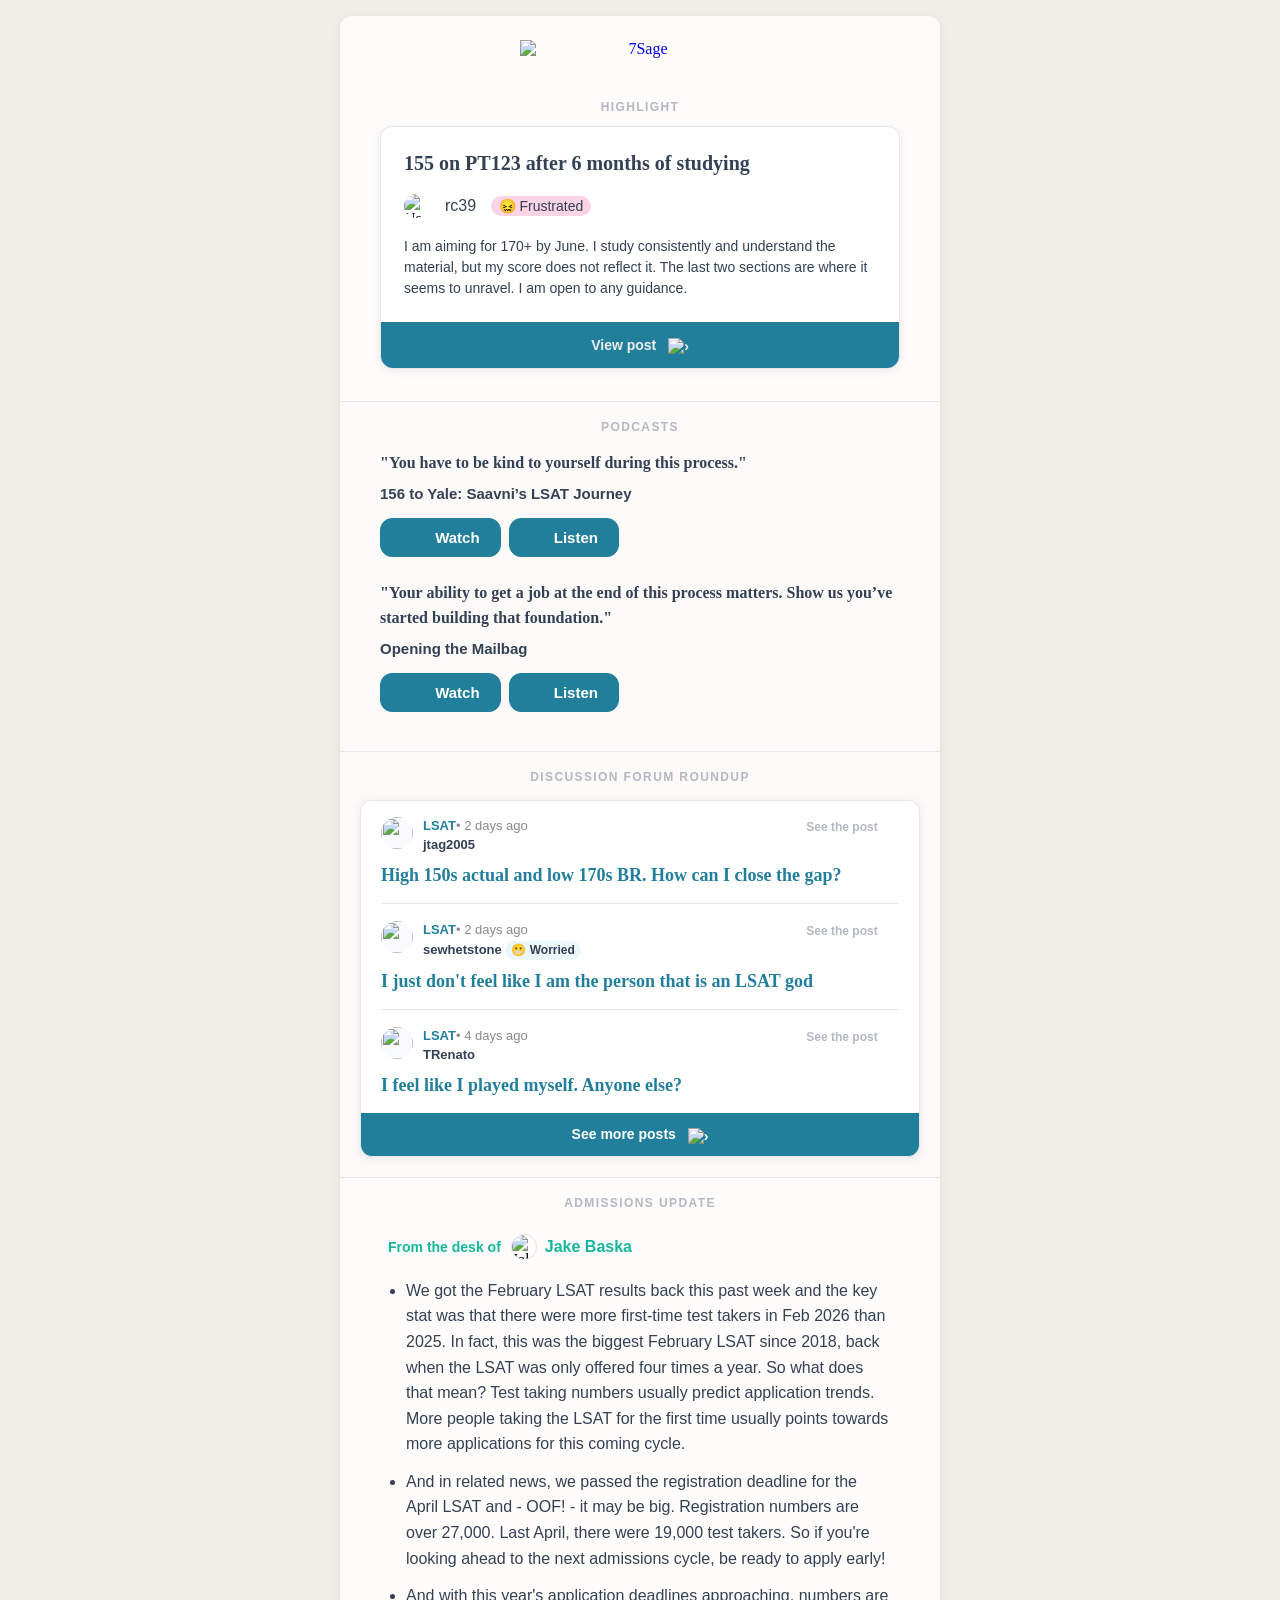
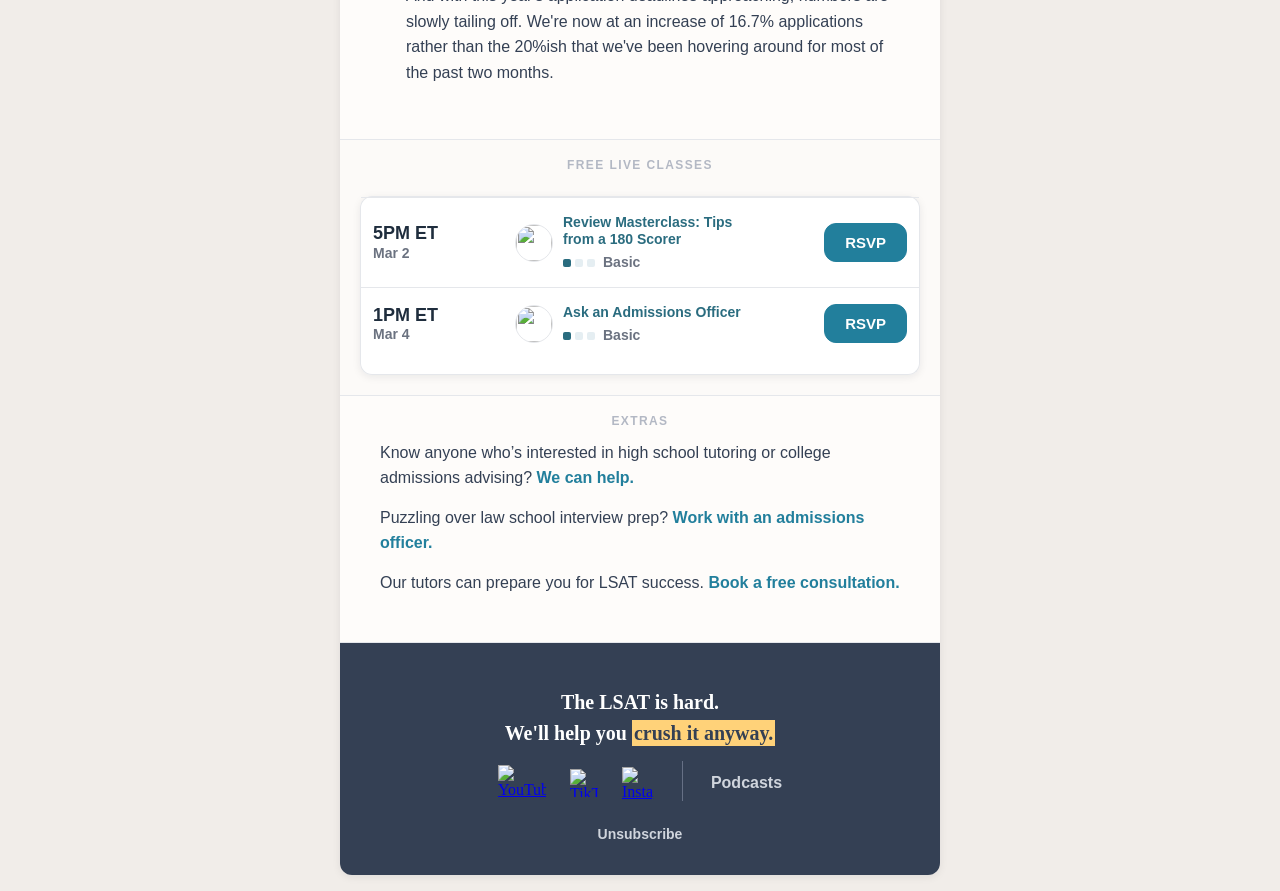
==== template.html @ 8e5ea4b3 "singular podcasts" ====
<!DOCTYPE html>
<html lang="en">
<head>
<meta charset="UTF-8">
<title>7Sage Newsletter</title>
<meta http-equiv="x-ua-compatible" content="ie=edge">
<meta name="viewport" content="width=device-width, initial-scale=1.0">
<style>
@media only screen and (max-width:600px){
  .container{ width:100% !important; max-width:100% !important; }
  .inner{ width:100% !important; max-width:100% !important; }
  .pad{ padding-left:16px !important; padding-right:16px !important; }
  .podcast-btn-row td{ display:inline-block !important; width:auto !important; }
}
</style>
</head>

<body style="Margin:0; padding:0; background-color:#f1ede9;">
  <div style="display:none; font-size:1px; color:#ffffff; line-height:1px; max-height:0px; max-width:0px; opacity:0; overflow:hidden;">
    <span>How can I get to 170 by June?</span>
  </div>

  <table role="presentation" cellpadding="0" cellspacing="0" border="0" width="100%" style="background-color:#f1ede9;">
    <tr>
      <td align="center" style="padding:16px 0;">

        <table role="presentation" cellpadding="0" cellspacing="0" border="0" width="600" class="container"
               style="width:600px; background-color:#f1ede9; border-collapse:separate; border-radius:12px; box-shadow:0 2px 8px rgba(16,24,40,0.08);">

          <!-- HEADER -->
          <tr>
            <td align="center" style="background-color:#fefcfa; border-radius:12px 12px 0 0; padding:24px 0">
              <a href="https://7sage.com/" target="_blank" style="text-decoration:none; display:inline-block;">
                <img src="https://ik.imagekit.io/7sage/Newsletter%20Files/Newsletter%20Files%202/Logo%20-%207Sage%20LSAT%20-%20b2r2-1%20(1).png?updatedAt=1765812786613"
                  alt="7Sage" width="240"
                  style="display:block; width:240px; height:auto; border:0; outline:none; text-decoration:none;">
              </a>
            </td>
          </tr>

          
<tr>
  <td style="padding:0; background-color:#fefcfa;">
    <table role="presentation" cellpadding="0" cellspacing="0" border="0" width="100%"
           style="background-color:#fefcfa; border-bottom:1px solid #e5e7eb;">
      <tr>
        <td align="center" class="pad" style="padding:16px 8px 20px 8px; background-color:#fefcfa;">
          <table role="presentation" cellpadding="0" cellspacing="0" border="0" width="560" class="inner"
                 style="width:560px; background-color:#fefcfa;">
            
<tr><td align="center" class="pad" style="padding:2px 20px 12px 20px; font-family:'Lexend', Helvetica, Arial, sans-serif; font-size:12px; letter-spacing:1.4px; color:#b3b8c4; font-weight:800;">HIGHLIGHT</td></tr>
<tr><td align="center" class="pad" style="padding:0 20px 12px 20px;">
  <table role="presentation" cellpadding="0" cellspacing="0" border="0" width="100%"
    style="width:100%; background:#ffffff; border:1px solid #e5e7eb; border-radius:12px; border-collapse:separate; box-shadow:0 2px 8px rgba(16,24,40,0.08);">
    <tr>
      <td style="padding:20px;">
        <table role="presentation" width="100%">
          <tr>
            <td style="font-family:'Fraunces', Georgia, 'Times New Roman', serif; font-size:20px; font-weight:600; color:#344054; line-height:1.3;">
              <a href="https://7sage.com/discussion/56907/i-just-scored-a-155-on-pt123-after-6-months-of-studying-any-advice" target="_blank" style="color:#344054; text-decoration:none;">155 on PT123 after 6 months of studying</a>
            </td>
          </tr>
        </table>
        
        <table role="presentation" width="100%" style="margin-top:12px;">
          <tr>
            <td width="28" valign="middle">
              <img src="https://www.gravatar.com/avatar/6b78f95b5fbacc93653f27ace48f00a2?size=64&amp;default=robohash"
                   width="24" height="24" alt="User Avatar"
                   style="display:block; border-radius:50%;">
            </td>
            <td valign="middle" style="padding-left:10px; font-family:'Lexend', Helvetica, Arial, sans-serif; font-size:16px; color:#344054;">
              <span style="font-weight:500;">rc39</span>
              <span style="display:inline-block; margin-left:10px; background-color:#f8d4e4; border-radius:24px;
                           color:#344054; font-size:14px; padding:2px 8px;">
                😖 Frustrated
              </span>
            </td>
          </tr>
        </table>
        <table role="presentation" width="100%" style="margin-top:12px;">
          <tr>
            <td style="font-family:'Lexend', Helvetica, Arial, sans-serif; font-size:14px; line-height:1.5; color:#344054;">
              <a href="https://7sage.com/discussion/56907/i-just-scored-a-155-on-pt123-after-6-months-of-studying-any-advice" target="_blank" style="color:#344054; text-decoration:none;">I am aiming for 170+ by June. I study consistently and understand the material, but my score does not reflect it. The last two sections are where it seems to unravel. I am open to any guidance.</a>
            </td>
          </tr>
        </table>
      </td>
    </tr>
    <tr>
      <td align="center"
          style="background-color:#227f9c; padding:14px 20px; border-radius:0 0 12px 12px;">
        <a href="https://7sage.com/discussion/56907/i-just-scored-a-155-on-pt123-after-6-months-of-studying-any-advice"
           target="_blank"
           style="display:inline-block; color:#f1ede9; font-family:'Lexend', Helvetica, Arial, sans-serif;
                  font-size:14px; font-weight:700; text-decoration:none;">
          View post
          <img src="https://ik.imagekit.io/7sage/Newsletter%20Files/Newsletter%20Files%202/rightchevron.png"
               width="16" height="16" alt="›"
               style="vertical-align:middle; margin-left:8px;">
        </a>
      </td>
    </tr>
  </table>
</td></tr>
          </table>
        </td>
      </tr>
    </table>
  </td>
</tr>
<tr>
  <td style="padding:0; background-color:#fcfaf8;">
    <table role="presentation" cellpadding="0" cellspacing="0" border="0" width="100%"
           style="background-color:#fcfaf8; border-bottom:1px solid #e5e7eb;">
      <tr>
        <td align="center" class="pad" style="padding:16px 8px 20px 8px; background-color:#fcfaf8;">
          <table role="presentation" cellpadding="0" cellspacing="0" border="0" width="560" class="inner"
                 style="width:560px; background-color:#fcfaf8;">

<tr><td align="center" class="pad" style="padding:2px 20px 12px 20px; font-family:'Lexend', Helvetica, Arial, sans-serif; font-size:12px; letter-spacing:1.4px; color:#b3b8c4; font-weight:800;">PODCASTS</td></tr>

<tr><td align="left" class="pad" style="padding:4px 20px; font-family:'Fraunces', Georgia, 'Times New Roman', serif; font-size:16px; line-height:1.6; color:#344054; font-weight:700;">&quot;You have to be kind to yourself during this process.&quot;</td></tr>
<tr><td align="left" class="pad" style="padding:0 20px 16px 20px;">
  <table role="presentation" cellpadding="0" cellspacing="0" border="0" width="100%">
    <tr>
      <td valign="middle">
        <table role="presentation" cellpadding="0" cellspacing="0" border="0" width="100%">
          <tr>
            <td style="font-family:'Lexend', Helvetica, Arial, sans-serif; font-size:15px; line-height:1.5; color:#344054; font-weight:700; padding-bottom:12px;">
              156 to Yale: Saavni&rsquo;s LSAT Journey
            </td>
          </tr>
          <tr>
            <td>
              <table role="presentation" cellpadding="0" cellspacing="0" border="0" class="podcast-btn-row">
                <tr>
                  <td style="padding-right:8px;">
                    <a href="https://youtu.be/Ero6G7WBcvQ" target="_blank"
                      style="display:inline-block; background-color:#227f9c; padding:10px 20px;
                             border-radius:12px; border:1px solid #227f9c;
                             font-family:'Lexend', Helvetica, Arial, sans-serif;
                             font-size:15px; font-weight:800; color:#ffffff;
                             text-decoration:none; white-space:nowrap;">
                      <img src="https://upload.wikimedia.org/wikipedia/commons/thumb/f/fd/YouTube_full-color_icon_%282024%29.svg/330px-YouTube_full-color_icon_%282024%29.svg.png"
                           width="24" height="14" alt=""
                           style="vertical-align:-1px; margin-right:6px; display:inline-block; filter: grayscale(1) invert(1);">
                      Watch
                    </a>
                  </td>
                  <td>
                    <a href="https://open.spotify.com/episode/4IKJLt2LQ4xzcmHXmvpHM8?si=4850fe9220224d1b" target="_blank"
                      style="display:inline-block; background-color:#227f9c; padding:10px 20px;
                             border-radius:12px; border:1px solid #227f9c;
                             font-family:'Lexend', Helvetica, Arial, sans-serif;
                             font-size:15px; font-weight:800; color:#ffffff;
                             text-decoration:none; white-space:nowrap;">
                      <img src="https://upload.wikimedia.org/wikipedia/commons/thumb/8/84/Spotify_icon.svg/250px-Spotify_icon.svg.png"
                           width="14" height="14" alt=""
                           style="vertical-align:-1px; margin-right:6px; display:inline-block; filter: grayscale(1) invert(1);">
                      Listen
                    </a>
                  </td>
                </tr>
              </table>
            </td>
          </tr>
        </table>
      </td>
      <td valign="top" align="right" width="140" style="width:140px; padding-left:16px;">
        <a href="https://youtu.be/Ero6G7WBcvQ" target="_blank">
          <img src="https://ik.imagekit.io/7sage/Newsletter%20Files/Podcast/saavnipodthumbArtboard%201.png"
               alt=""
               style="display:block; width:auto; height:80px; border-radius:4px;">
        </a>
      </td>
    </tr>
  </table>
</td></tr>

<tr><td align="left" class="pad" style="padding:4px 20px; font-family:'Fraunces', Georgia, 'Times New Roman', serif; font-size:16px; line-height:1.6; color:#344054; font-weight:700;">&quot;Your ability to get a job at the end of this process matters. Show us you&rsquo;ve started building that foundation.&quot;</td></tr>
<tr><td align="left" class="pad" style="padding:0 20px 16px 20px;">
  <table role="presentation" cellpadding="0" cellspacing="0" border="0" width="100%">
    <tr>
      <td valign="middle">
        <table role="presentation" cellpadding="0" cellspacing="0" border="0" width="100%">
          <tr>
            <td style="font-family:'Lexend', Helvetica, Arial, sans-serif; font-size:15px; line-height:1.5; color:#344054; font-weight:700; padding-bottom:12px;">
              Opening the Mailbag
            </td>
          </tr>
          <tr>
            <td>
              <table role="presentation" cellpadding="0" cellspacing="0" border="0" class="podcast-btn-row">
                <tr>
                  <td style="padding-right:8px;">
                    <a href="https://youtu.be/6tietMiPvNk" target="_blank"
                      style="display:inline-block; background-color:#227f9c; padding:10px 20px;
                             border-radius:12px; border:1px solid #227f9c;
                             font-family:'Lexend', Helvetica, Arial, sans-serif;
                             font-size:15px; font-weight:800; color:#ffffff;
                             text-decoration:none; white-space:nowrap;">
                      <img src="https://upload.wikimedia.org/wikipedia/commons/thumb/f/fd/YouTube_full-color_icon_%282024%29.svg/330px-YouTube_full-color_icon_%282024%29.svg.png"
                           width="24" height="14" alt=""
                           style="vertical-align:-1px; margin-right:6px; display:inline-block; filter: grayscale(1) invert(1);">
                      Watch
                    </a>
                  </td>
                  <td>
                    <a href="https://open.spotify.com/episode/3aR8EEsQdEAKK2wBvcvsoS?si=735e975125614a8d" target="_blank"
                      style="display:inline-block; background-color:#227f9c; padding:10px 20px;
                             border-radius:12px; border:1px solid #227f9c;
                             font-family:'Lexend', Helvetica, Arial, sans-serif;
                             font-size:15px; font-weight:800; color:#ffffff;
                             text-decoration:none; white-space:nowrap;">
                      <img src="https://upload.wikimedia.org/wikipedia/commons/thumb/8/84/Spotify_icon.svg/250px-Spotify_icon.svg.png"
                           width="14" height="14" alt=""
                           style="vertical-align:-1px; margin-right:6px; display:inline-block; filter: grayscale(1) invert(1);">
                      Listen
                    </a>
                  </td>
                </tr>
              </table>
            </td>
          </tr>
        </table>
      </td>
      <td valign="top" align="right" width="140" style="width:140px; padding-left:16px;">
        <a href="https://youtu.be/6tietMiPvNk" target="_blank">
          <img src="https://ik.imagekit.io/7sage/Newsletter%20Files/Podcast/3.2%20admissions%20podArtboard%202.png"
               alt=""
               style="display:block; width:auto; height:80px; border-radius:4px;">
        </a>
      </td>
    </tr>
  </table>
</td></tr>

          </table>
        </td>
      </tr>
    </table>
  </td>
</tr>
<tr>
  <td style="padding:0; background-color:#fcfaf8;">
    <table role="presentation" cellpadding="0" cellspacing="0" border="0" width="100%"
           style="background-color:#fcfaf8; border-bottom:1px solid #e5e7eb;">
      <tr>
        <td align="center" class="pad" style="padding:16px 8px 20px 8px; background-color:#fcfaf8;">
          <table role="presentation" cellpadding="0" cellspacing="0" border="0" width="560" class="inner"
                 style="width:560px; background-color:#fcfaf8;">
            
<tr><td align="center" class="pad" style="padding:2px 20px 12px 20px; font-family:'Lexend', Helvetica, Arial, sans-serif; font-size:12px; letter-spacing:1.4px; color:#b3b8c4; font-weight:800;">DISCUSSION FORUM ROUNDUP</td></tr>
<tr><td align="center">
  <table role="presentation" cellpadding="0" cellspacing="0" border="0" width="100%"
         style="margin-top:4px; box-shadow:0 2px 8px rgba(16,24,40,0.08); border-radius:12px;">
    <tr><td style="background:#ffffff; border:1px solid #e5e7eb; border-bottom:0; border-radius:12px 12px 0 0; padding:16px 20px;">
      
      <div>
        <table role="presentation" cellpadding="0" cellspacing="0" border="0" width="100%">
          <tr>
            <td valign="top" width="32" style="width:32px; padding-right:10px;">
              <img src="https://ik.imagekit.io/7sage/user-uploads/tr:rt-auto:w-64,h-64,fo-auto/6a60d08a-1874-4d58-a095-9079180a9dbd.jpeg" width="32" height="32" style="display:block; border-radius:50%; background-color:#f9fafb;" alt="">
            </td>
            <td valign="top">
              <table role="presentation" cellpadding="0" cellspacing="0" border="0" width="100%">
                <tr>
                  <td align="left" style="font-family:'Lexend', Helvetica, Arial, sans-serif; font-size:13px; font-weight:800; color:#227f9c; line-height:1.3;">
                    LSAT<span style="color:#898989; font-weight:500">• 2 days ago</span>
                  </td>
                  <td align="right">
                    <a href="https://7sage.com/discussion/56878/closing-the-gap-between-pt-score-and-br-score" target="_blank"
                       style="font-family:'Lexend', Helvetica, Arial, sans-serif; font-size:12px; font-weight:700; color:#b3b8c4; text-decoration:none; white-space:nowrap;">
                      See the post
                      <img src="https://ik.imagekit.io/7sage/Newsletter%20Files/Newsletter%20Files%202/rightchevron.png"
                           width="12" height="12" alt=""
                           style="vertical-align:middle; margin-left:6px;">
                    </a>
                  </td>
                </tr>
              </table>
              <div style="font-family:'Lexend', Helvetica, Arial, sans-serif; font-size:13px; color:#667085; line-height:1.3; margin-top:2px;">
                <span style="font-weight:800; color:#344054;">jtag2005</span>
              </div>
            </td>
          </tr>
          <tr>
            <td colspan="2" style="padding-top:10px;">
              <a href="https://7sage.com/discussion/56878/closing-the-gap-between-pt-score-and-br-score" target="_blank"
                 style="font-family:'Fraunces', Georgia, serif; font-size:18px; font-weight:700; color:#227f9c; line-height:1.3; text-decoration:none;">
                High 150s actual and low 170s BR. How can I close the gap?
              </a>
            </td>
          </tr>
        </table>
      </div>
      <div style="height:1px; border-top:1px solid #e5e7eb; margin:16px 0;"></div>
      <div>
        <table role="presentation" cellpadding="0" cellspacing="0" border="0" width="100%">
          <tr>
            <td valign="top" width="32" style="width:32px; padding-right:10px;">
              <img src="https://www.gravatar.com/avatar/d2b0276f91507c365cabccb45d713edd?size=64&amp;default=robohash" width="32" height="32" style="display:block; border-radius:50%; background-color:#f9fafb;" alt="">
            </td>
            <td valign="top">
              <table role="presentation" cellpadding="0" cellspacing="0" border="0" width="100%">
                <tr>
                  <td align="left" style="font-family:'Lexend', Helvetica, Arial, sans-serif; font-size:13px; font-weight:800; color:#227f9c; line-height:1.3;">
                    LSAT<span style="color:#898989; font-weight:500">• 2 days ago</span>
                  </td>
                  <td align="right">
                    <a href="https://7sage.com/discussion/56886/feeling-inadequate" target="_blank"
                       style="font-family:'Lexend', Helvetica, Arial, sans-serif; font-size:12px; font-weight:700; color:#b3b8c4; text-decoration:none; white-space:nowrap;">
                      See the post
                      <img src="https://ik.imagekit.io/7sage/Newsletter%20Files/Newsletter%20Files%202/rightchevron.png"
                           width="12" height="12" alt=""
                           style="vertical-align:middle; margin-left:6px;">
                    </a>
                  </td>
                </tr>
              </table>
              <div style="font-family:'Lexend', Helvetica, Arial, sans-serif; font-size:13px; color:#667085; line-height:1.3; margin-top:2px;">
                <span style="font-weight:800; color:#344054;">sewhetstone</span> <span style="display:inline-block; padding:2px 6px; background-color:#ebf7fb; border-radius:999px;
                       font-family:'Lexend', Helvetica, Arial, sans-serif; font-size:12px; font-weight:800; color:#344054;
                       line-height:1.2; white-space:nowrap;"> 😬 Worried</span>
              </div>
            </td>
          </tr>
          <tr>
            <td colspan="2" style="padding-top:10px;">
              <a href="https://7sage.com/discussion/56886/feeling-inadequate" target="_blank"
                 style="font-family:'Fraunces', Georgia, serif; font-size:18px; font-weight:700; color:#227f9c; line-height:1.3; text-decoration:none;">
                I just don&#39;t feel like I am the person that is an LSAT god
              </a>
            </td>
          </tr>
        </table>
      </div>
      <div style="height:1px; border-top:1px solid #e5e7eb; margin:16px 0;"></div>
      <div>
        <table role="presentation" cellpadding="0" cellspacing="0" border="0" width="100%">
          <tr>
            <td valign="top" width="32" style="width:32px; padding-right:10px;">
              <img src="https://www.gravatar.com/avatar/752c3dc88620edb17cc3aaeae52c21c5?size=64&amp;default=robohash" width="32" height="32" style="display:block; border-radius:50%; background-color:#f9fafb;" alt="">
            </td>
            <td valign="top">
              <table role="presentation" cellpadding="0" cellspacing="0" border="0" width="100%">
                <tr>
                  <td align="left" style="font-family:'Lexend', Helvetica, Arial, sans-serif; font-size:13px; font-weight:800; color:#227f9c; line-height:1.3;">
                    LSAT<span style="color:#898989; font-weight:500">• 4 days ago</span>
                  </td>
                  <td align="right">
                    <a href="https://7sage.com/discussion/56841/playing-myself" target="_blank"
                       style="font-family:'Lexend', Helvetica, Arial, sans-serif; font-size:12px; font-weight:700; color:#b3b8c4; text-decoration:none; white-space:nowrap;">
                      See the post
                      <img src="https://ik.imagekit.io/7sage/Newsletter%20Files/Newsletter%20Files%202/rightchevron.png"
                           width="12" height="12" alt=""
                           style="vertical-align:middle; margin-left:6px;">
                    </a>
                  </td>
                </tr>
              </table>
              <div style="font-family:'Lexend', Helvetica, Arial, sans-serif; font-size:13px; color:#667085; line-height:1.3; margin-top:2px;">
                <span style="font-weight:800; color:#344054;">TRenato</span>
              </div>
            </td>
          </tr>
          <tr>
            <td colspan="2" style="padding-top:10px;">
              <a href="https://7sage.com/discussion/56841/playing-myself" target="_blank"
                 style="font-family:'Fraunces', Georgia, serif; font-size:18px; font-weight:700; color:#227f9c; line-height:1.3; text-decoration:none;">
                I feel like I played myself. Anyone else?
              </a>
            </td>
          </tr>
        </table>
      </div>
      
    </td></tr>
    <tr>
      <td align="center"
          style="background-color:#227f9c; border-left:1px solid #e5e7eb; border-right:1px solid #e5e7eb; border-bottom:1px solid #e5e7eb; border-radius:0 0 12px 12px; padding:12px 16px;">
        <a href="https://7sage.com/discussion" target="_blank"
           style="display:inline-block; color:#ffffff; font-family:'Lexend', Helvetica, Arial, sans-serif;
                  font-size:14px; font-weight:800; text-decoration:none;">
          See more posts
          <img src="https://ik.imagekit.io/7sage/Newsletter%20Files/Newsletter%20Files%202/rightchevron.png"
               width="16" height="16" alt="›"
               style="vertical-align:middle; margin-left:8px;">
        </a>
      </td>
    </tr>
  </table>
</td></tr>
          </table>
        </td>
      </tr>
    </table>
  </td>
</tr>
<tr>
  <td style="padding:0; background-color:#fefcfa;">
    <table role="presentation" cellpadding="0" cellspacing="0" border="0" width="100%"
           style="background-color:#fefcfa; border-bottom:1px solid #e5e7eb;">
      <tr>
        <td align="center" class="pad" style="padding:16px 8px 20px 8px; background-color:#fefcfa;">
          <table role="presentation" cellpadding="0" cellspacing="0" border="0" width="560" class="inner"
                 style="width:560px; background-color:#fefcfa;">
            
<tr>
  <td align="center" class="pad" style="padding:2px 20px 12px 20px; font-family:'Lexend', Helvetica, Arial, sans-serif; font-size:12px; letter-spacing:1.4px; color:#b3b8c4; font-weight:800;">ADMISSIONS UPDATE</td>
</tr>

<tr>
  <td align="center">
    <table role="presentation" cellpadding="0" cellspacing="0" border="0" width="90%">
      <tr>
        <td align="left" style="padding-top:12px;">
          <table role="presentation" cellpadding="0" cellspacing="0" border="0">
            <tr>
              <td valign="middle" style="font-family:'Lexend', Helvetica, Arial, sans-serif; font-size:14px; font-weight:700; color:#15b79e; padding-right:10px;">
                From the desk of
              </td>
              <td width="24" valign="middle">
                <img src="https://www.gravatar.com/avatar/078822ac5e3142951af136795491c23c?size=80&default=robohash"
                     width="24" height="24"
                     style="display:block; border-radius:50%; border:1px solid #e5e7eb;"
                     alt="Jake Baska">
              </td>
              <td valign="middle"
                  style="padding-left:8px;
                         font-family:'Lexend', Helvetica, Arial, sans-serif;
                         font-size:16px;
                         color:#15b79e;">
                <strong>Jake Baska</strong>
              </td>
            </tr>
          </table>
        </td>
      </tr>

      
      <tr>
        <td align="left"
            style="padding-top:10px;
                   font-family:'Lexend', Helvetica, Arial, sans-serif;
                   font-size:16px;
                   line-height:1.6;
                   color:#344054;">
          <ul style="padding-left:18px; margin:8px 0;">
            <li style="margin-bottom:12px;">We got the February LSAT results back this past week and the key stat was that there were more first-time test takers in Feb 2026 than 2025. In fact, this was the biggest February LSAT since 2018, back when the LSAT was only offered four times a year. So what does that mean? Test taking numbers usually predict application trends. More people taking the LSAT for the first time usually points towards more applications for this coming cycle.</li>
            <li style="margin-bottom:12px;">And in related news, we passed the registration deadline for the April LSAT and - OOF! - it may be big. Registration numbers are over 27,000. Last April, there were 19,000 test takers. So if you&#39;re looking ahead to the next admissions cycle, be ready to apply early!</li>
            <li>And with this year&#39;s application deadlines approaching, numbers are slowly tailing off. We&#39;re now at an increase of 16.7% applications rather than the 20%ish that we&#39;ve been hovering around for most of the past two months.</li>
          </ul><br>
        </td>
      </tr>

    </table>
  </td>
</tr>
          </table>
        </td>
      </tr>
    </table>
  </td>
</tr>
<tr>
  <td style="padding:0; background-color:#fcfaf8;">
    <table role="presentation" cellpadding="0" cellspacing="0" border="0" width="100%"
           style="background-color:#fcfaf8; border-bottom:1px solid #e5e7eb;">
      <tr>
        <td align="center" class="pad" style="padding:16px 8px 20px 8px; background-color:#fcfaf8;">
          <table role="presentation" cellpadding="0" cellspacing="0" border="0" width="560" class="inner"
                 style="width:560px; background-color:#fcfaf8;">
            
<tr><td align="center" class="pad" style="padding:2px 20px 12px 20px; font-family:'Lexend', Helvetica, Arial, sans-serif; font-size:12px; letter-spacing:1.4px; color:#b3b8c4; font-weight:800;">FREE LIVE CLASSES</td></tr>
<tr><td align="center">
  <table role="presentation" cellpadding="0" cellspacing="0" border="0" width="100%"
         style="margin-top:12px; box-shadow:0 2px 8px rgba(16,24,40,0.08); border-radius:12px;">
    <tr><td style="background:#ffffff; border:1px solid #e5e7eb; border-bottom:0; border-radius:12px 12px 0 0;">
      
      <table role="presentation" cellpadding="0" cellspacing="0" border="0" width="100%" style="border-top:1px solid #e5e7eb;">
        <tr>
          <td valign="middle" width="120" style="width:120px; padding:16px 12px; font-family:'Lexend', Helvetica, Arial, sans-serif; color:#1f2d3d;">
            <div style="font-size:18px; font-weight:800; line-height:1.2;">5PM ET</div>
            <div style="font-size:14px; font-weight:700; color:#6b7280; line-height:1.2;">Mar 2</div>
          </td>

          <td valign="middle" width="36" style="width:36px; padding:16px 10px;">
            <img src="https://www.gravatar.com/avatar/cde9c84e5c189455a79f74b0d917fdc4?size=192&amp;default=robohash" width="36" height="36"
                 style="display:block; border-radius:50%; border:1px solid #e5e7eb;" alt="">
          </td>

          <td valign="middle" style="padding:16px 0; font-family:'Lexend', Helvetica, Arial, sans-serif; color:#1f2d3d;">
            <div style="font-size:14px; font-weight:800; color:#2a6c7f; line-height:1.2;">
              <a href="https://7sage.com/classes/evt_032Yf5BtinnlBMohTgia7K" target="_blank" style="color:#2a6c7f; text-decoration:none;">Review Masterclass: Tips from a 180 Scorer</a>
            </div>
            <div style="margin-top:6px; font-size:14px; color:#6b7280; white-space:nowrap; display:inline-block; font-weight:700;">
              <span style="display:inline-block; width:8px; height:8px; border-radius:2px; background-color:#2a6c7f; margin-right:4px;"></span><span style="display:inline-block; width:8px; height:8px; border-radius:2px; background-color:#e5eef2; margin-right:4px;"></span><span style="display:inline-block; width:8px; height:8px; border-radius:2px; background-color:#e5eef2; margin-right:4px;"></span><span style="margin-left:4px;">Basic</span>
            </div>
          </td>

          <td valign="middle" align="right" width="140" style="width:140px; padding:16px 12px;">
            <a href="https://7sage.com/classes/evt_032Yf5BtinnlBMohTgia7K" target="_blank"
               style="display:inline-block; background-color:#227f9c; color:#ffffff;
                      font-family:'Lexend', Helvetica, Arial, sans-serif; font-size:15px;
                      font-weight:800; padding:10px 20px; border-radius:12px; border:1px solid #227f9c; text-decoration:none;">
              RSVP
            </a>
          </td>
        </tr>
      </table>
      <table role="presentation" cellpadding="0" cellspacing="0" border="0" width="100%" style="border-top:1px solid #e5e7eb;">
        <tr>
          <td valign="middle" width="120" style="width:120px; padding:16px 12px; font-family:'Lexend', Helvetica, Arial, sans-serif; color:#1f2d3d;">
            <div style="font-size:18px; font-weight:800; line-height:1.2;">1PM ET</div>
            <div style="font-size:14px; font-weight:700; color:#6b7280; line-height:1.2;">Mar 4</div>
          </td>

          <td valign="middle" width="36" style="width:36px; padding:16px 10px;">
            <img src="https://www.gravatar.com/avatar/078822ac5e3142951af136795491c23c?size=192&amp;default=robohash" width="36" height="36"
                 style="display:block; border-radius:50%; border:1px solid #e5e7eb;" alt="">
          </td>

          <td valign="middle" style="padding:16px 0; font-family:'Lexend', Helvetica, Arial, sans-serif; color:#1f2d3d;">
            <div style="font-size:14px; font-weight:800; color:#2a6c7f; line-height:1.2;">
              <a href="https://7sage.com/classes/evt_032VNgDYLKP2LAtiafxKJK" target="_blank" style="color:#2a6c7f; text-decoration:none;">Ask an Admissions Officer</a>
            </div>
            <div style="margin-top:6px; font-size:14px; color:#6b7280; white-space:nowrap; display:inline-block; font-weight:700;">
              <span style="display:inline-block; width:8px; height:8px; border-radius:2px; background-color:#2a6c7f; margin-right:4px;"></span><span style="display:inline-block; width:8px; height:8px; border-radius:2px; background-color:#e5eef2; margin-right:4px;"></span><span style="display:inline-block; width:8px; height:8px; border-radius:2px; background-color:#e5eef2; margin-right:4px;"></span><span style="margin-left:4px;">Basic</span>
            </div>
          </td>

          <td valign="middle" align="right" width="140" style="width:140px; padding:16px 12px;">
            <a href="https://7sage.com/classes/evt_032VNgDYLKP2LAtiafxKJK" target="_blank"
               style="display:inline-block; background-color:#227f9c; color:#ffffff;
                      font-family:'Lexend', Helvetica, Arial, sans-serif; font-size:15px;
                      font-weight:800; padding:10px 20px; border-radius:12px; border:1px solid #227f9c; text-decoration:none;">
              RSVP
            </a>
          </td>
        </tr>
      </table>
    </td></tr>
    <tr><td style="background:#ffffff; border-left:1px solid #e5e7eb; border-right:1px solid #e5e7eb; border-bottom:1px solid #e5e7eb; border-radius:0 0 12px 12px; height:14px; font-size:0;">&nbsp;</td></tr>
  </table>
</td></tr>
          </table>
        </td>
      </tr>
    </table>
  </td>
</tr>
<tr>
  <td style="padding:0; background-color:#fefcfa;">
    <table role="presentation" cellpadding="0" cellspacing="0" border="0" width="100%"
           style="background-color:#fefcfa; border-bottom:1px solid #e5e7eb;">
      <tr>
        <td align="center" class="pad" style="padding:16px 8px 20px 8px; background-color:#fefcfa;">
          <table role="presentation" cellpadding="0" cellspacing="0" border="0" width="560" class="inner"
                 style="width:560px; background-color:#fefcfa;">
            
<tr><td align="center" class="pad" style="padding:2px 20px 12px 20px; font-family:'Lexend', Helvetica, Arial, sans-serif; font-size:12px; letter-spacing:1.4px; color:#b3b8c4; font-weight:800;">EXTRAS</td></tr>
<tr><td align="left" class="pad" style="padding:0 20px 12px 20px; font-family:'Lexend', Helvetica, Arial, sans-serif; font-size:16px; line-height:1.6; color:#344054;">
  <div style="margin-bottom:14px;">Know anyone who&rsquo;s interested in high school tutoring or college admissions advising?  <a href="https://college.7sage.com/" style="color:#227f9c; text-decoration:none; font-weight:800;">We can help.</a></div><div style="margin-bottom:14px;">Puzzling over law school interview prep? <a href="https://7sage.com/pricing/admissions" style="color:#227f9c; text-decoration:none; font-weight:800;">Work with an admissions officer.</a></div><div style="margin-bottom:14px;">Our tutors can prepare you for LSAT success. <a href="https://calendly.com/7sage-tutoring/7sage-tutoring-free-consultation?utm_source=7s2pp" style="color:#227f9c; text-decoration:none; font-weight:800;">Book a free consultation.</a></div>
</td></tr>
          </table>
        </td>
      </tr>
    </table>
  </td>
</tr>

          <!-- FOOTER -->
<tr>
  <td align="center" style="background-color:#344054; border-radius:0 0 12px 12px; padding:32px 20px;">
    <table role="presentation" cellpadding="0" cellspacing="0" border="0" style="padding-top:16px">
      <tr>
        <td align="center" style="font-family:'Fraunces', Georgia, serif; font-size:20px; font-weight:700; color:#ffffff; padding-bottom:8px;">
          The LSAT is hard.
        </td>
      </tr>
      <tr>
        <td align="center" style="font-family:'Fraunces', Georgia, serif; font-size:20px; font-weight:700; color:#ffffff;">
          We'll help you <mark style="padding:2px; color:#344054; background-color:#ffd279">crush it anyway.</mark>
        </td>
      </tr>
    </table>

    <!-- Social icons row -->
    <table role="presentation" cellpadding="0" cellspacing="0" border="0" style="padding-top:16px;">
      <tr>
        <td align="center" style="padding:0 12px;">
          <a href="https://www.youtube.com/c/7sage" target="_blank">
  <img src="https://ik.imagekit.io/7sage/Newsletter%20Files/Newsletter%20Files%202/youtube_icon.png?updatedAt=1765812785920"
       width="48" height="36" alt="YouTube" style="display:block; border:0;">
</a>

        </td>
        <td align="center" style="padding:0 12px;">
          <a href="https://www.tiktok.com/@7sagelsat" target="_blank">
            <img src="https://ik.imagekit.io/7sage/Newsletter%20Files/Newsletter%20Files%202/tiktok_icon.png?updatedAt=1765812785841"
     width="28" height="28"
     alt="TikTok"
     style="display:block; border:0;">


          </a>
        </td>
        <td align="center" style="padding:0 12px;">
          <a href="https://www.instagram.com/7sage/" target="_blank">
            <img src="https://ik.imagekit.io/7sage/Newsletter%20Files/Newsletter%20Files%202/instagram_icon.png?updatedAt=1765812785783"
     width="32" height="32"
     alt="Instagram"
     style="display:block; border:0;">

          </a>
        </td>

        <!-- Divider -->
        <td align="center" style="padding:0 16px;">
          <div style="width:1px; height:40px; background-color:#667085; display:inline-block;"></div>
        </td>

        <!-- Podcasts link -->
        <td align="center" style="padding:0 12px;">
          <a href="https://open.spotify.com/show/1IYx61IAEHDWfq1Q7Xhq5l"
             target="_blank"
             style="font-family:'Lexend', Helvetica, Arial, sans-serif; font-size:16px; font-weight:700; color:#d0d5dd; text-decoration:none;">
            Podcasts
          </a>
        </td>
      </tr>
    </table>

    <!-- Unsubscribe -->
    <div style="margin-top:20px;">
      <a href="{{unsubscribe_url}}" target="_blank"
         style="font-family:'Lexend', Helvetica, Arial, sans-serif;
                font-size:14px; font-weight:600; color:#d0d5dd; text-decoration:none;">
        Unsubscribe
      </a>
    </div>
  </td>
</tr>


        </table>
      </td>
    </tr>
  </table>
</body>
</html>
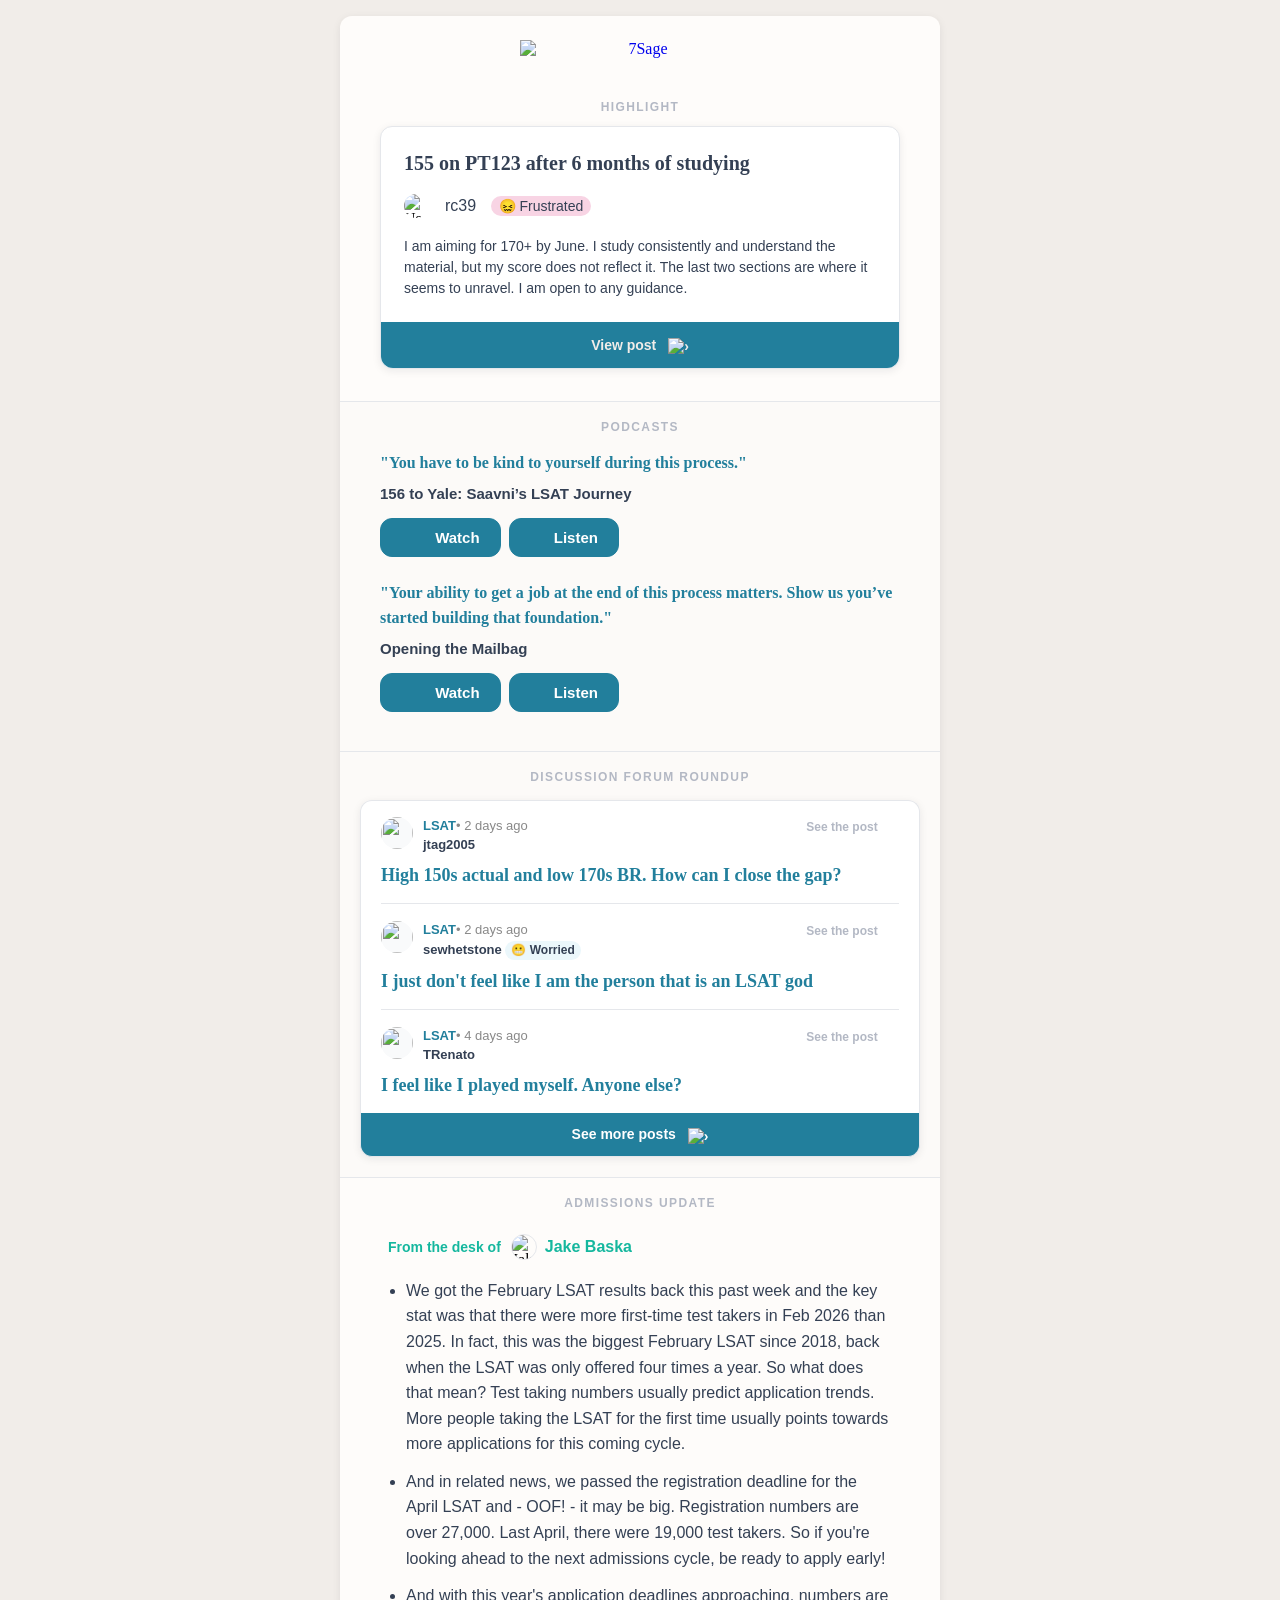
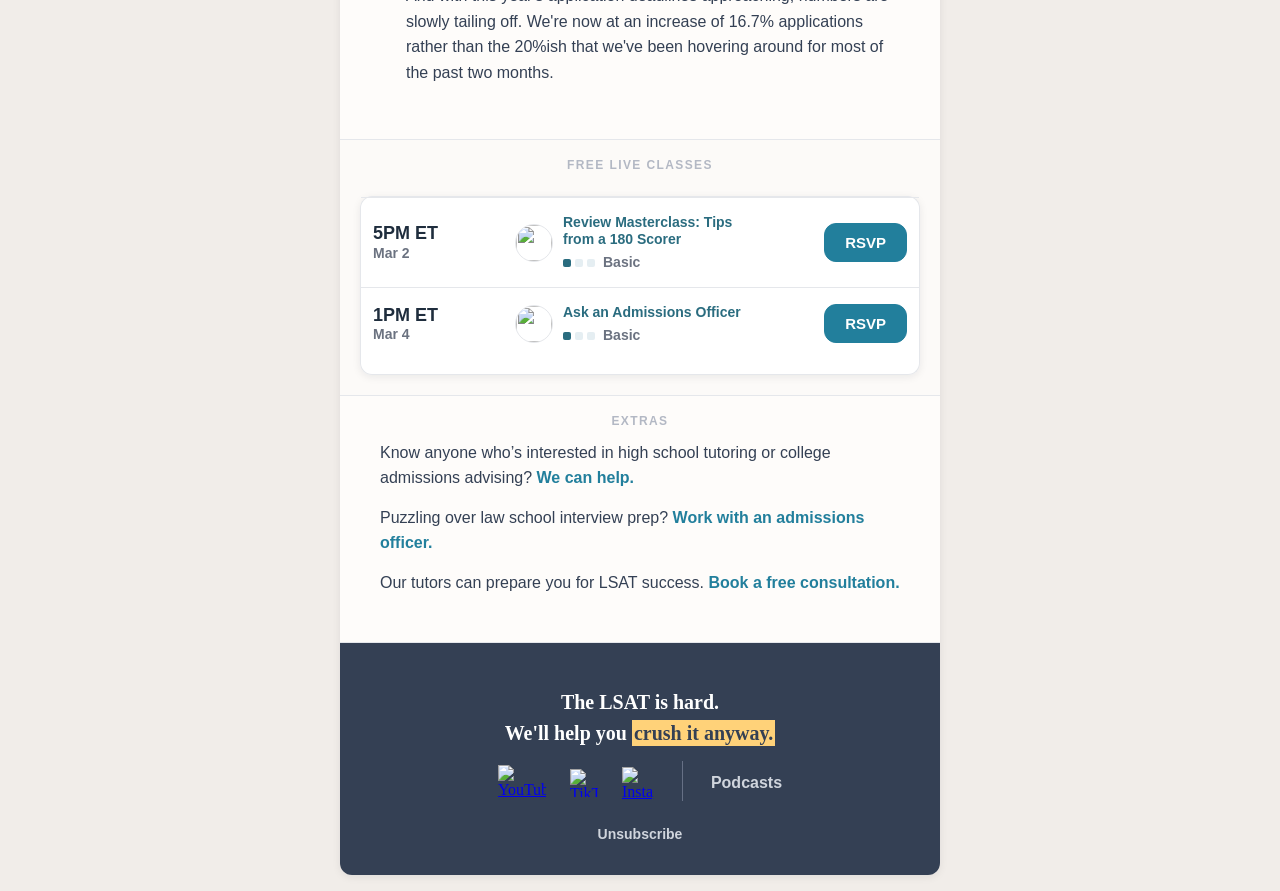
==== commit 9ede5bde: "styling updates" ====
--- a/template.html
+++ b/template.html
@@ -120,7 +120,7 @@
 
 <tr><td align="center" class="pad" style="padding:2px 20px 12px 20px; font-family:'Lexend', Helvetica, Arial, sans-serif; font-size:12px; letter-spacing:1.4px; color:#b3b8c4; font-weight:800;">PODCASTS</td></tr>
 
-<tr><td align="left" class="pad" style="padding:4px 20px; font-family:'Fraunces', Georgia, 'Times New Roman', serif; font-size:16px; line-height:1.6; color:#344054; font-weight:700;">&quot;You have to be kind to yourself during this process.&quot;</td></tr>
+<tr><td align="left" class="pad" style="padding:4px 20px; font-family:'Fraunces', Georgia, 'Times New Roman', serif; font-size:16px; line-height:1.6; color:#227f9c; font-weight:700;"><a href="https://youtu.be/Ero6G7WBcvQ" target="_blank" style="color:#227f9c; text-decoration:none; font-family:'Fraunces', Georgia, 'Times New Roman', serif;">&quot;You have to be kind to yourself during this process.&quot;</a></td></tr>
 <tr><td align="left" class="pad" style="padding:0 20px 16px 20px;">
   <table role="presentation" cellpadding="0" cellspacing="0" border="0" width="100%">
     <tr>
@@ -168,7 +168,7 @@
         </table>
       </td>
       <td valign="top" align="right" width="140" style="width:140px; padding-left:16px;">
-        <a href="https://youtu.be/Ero6G7WBcvQ" target="_blank">
+        <a href="https://youtu.be/Ero6G7WBcvQ" target="_blank" style="display:block; text-decoration:none;">
           <img src="https://ik.imagekit.io/7sage/Newsletter%20Files/Podcast/saavnipodthumbArtboard%201.png"
                alt=""
                style="display:block; width:auto; height:80px; border-radius:4px;">
@@ -178,7 +178,7 @@
   </table>
 </td></tr>
 
-<tr><td align="left" class="pad" style="padding:4px 20px; font-family:'Fraunces', Georgia, 'Times New Roman', serif; font-size:16px; line-height:1.6; color:#344054; font-weight:700;">&quot;Your ability to get a job at the end of this process matters. Show us you&rsquo;ve started building that foundation.&quot;</td></tr>
+<tr><td align="left" class="pad" style="padding:4px 20px; font-family:'Fraunces', Georgia, 'Times New Roman', serif; font-size:16px; line-height:1.6; color:#227f9c; font-weight:700;"><a href="https://youtu.be/6tietMiPvNk" target="_blank" style="color:#227f9c; text-decoration:none; font-family:'Fraunces', Georgia, 'Times New Roman', serif;">&quot;Your ability to get a job at the end of this process matters. Show us you&rsquo;ve started building that foundation.&quot;</a></td></tr>
 <tr><td align="left" class="pad" style="padding:0 20px 16px 20px;">
   <table role="presentation" cellpadding="0" cellspacing="0" border="0" width="100%">
     <tr>
@@ -226,7 +226,7 @@
         </table>
       </td>
       <td valign="top" align="right" width="140" style="width:140px; padding-left:16px;">
-        <a href="https://youtu.be/6tietMiPvNk" target="_blank">
+        <a href="https://youtu.be/6tietMiPvNk" target="_blank" style="display:block; text-decoration:none;">
           <img src="https://ik.imagekit.io/7sage/Newsletter%20Files/Podcast/3.2%20admissions%20podArtboard%202.png"
                alt=""
                style="display:block; width:auto; height:80px; border-radius:4px;">
